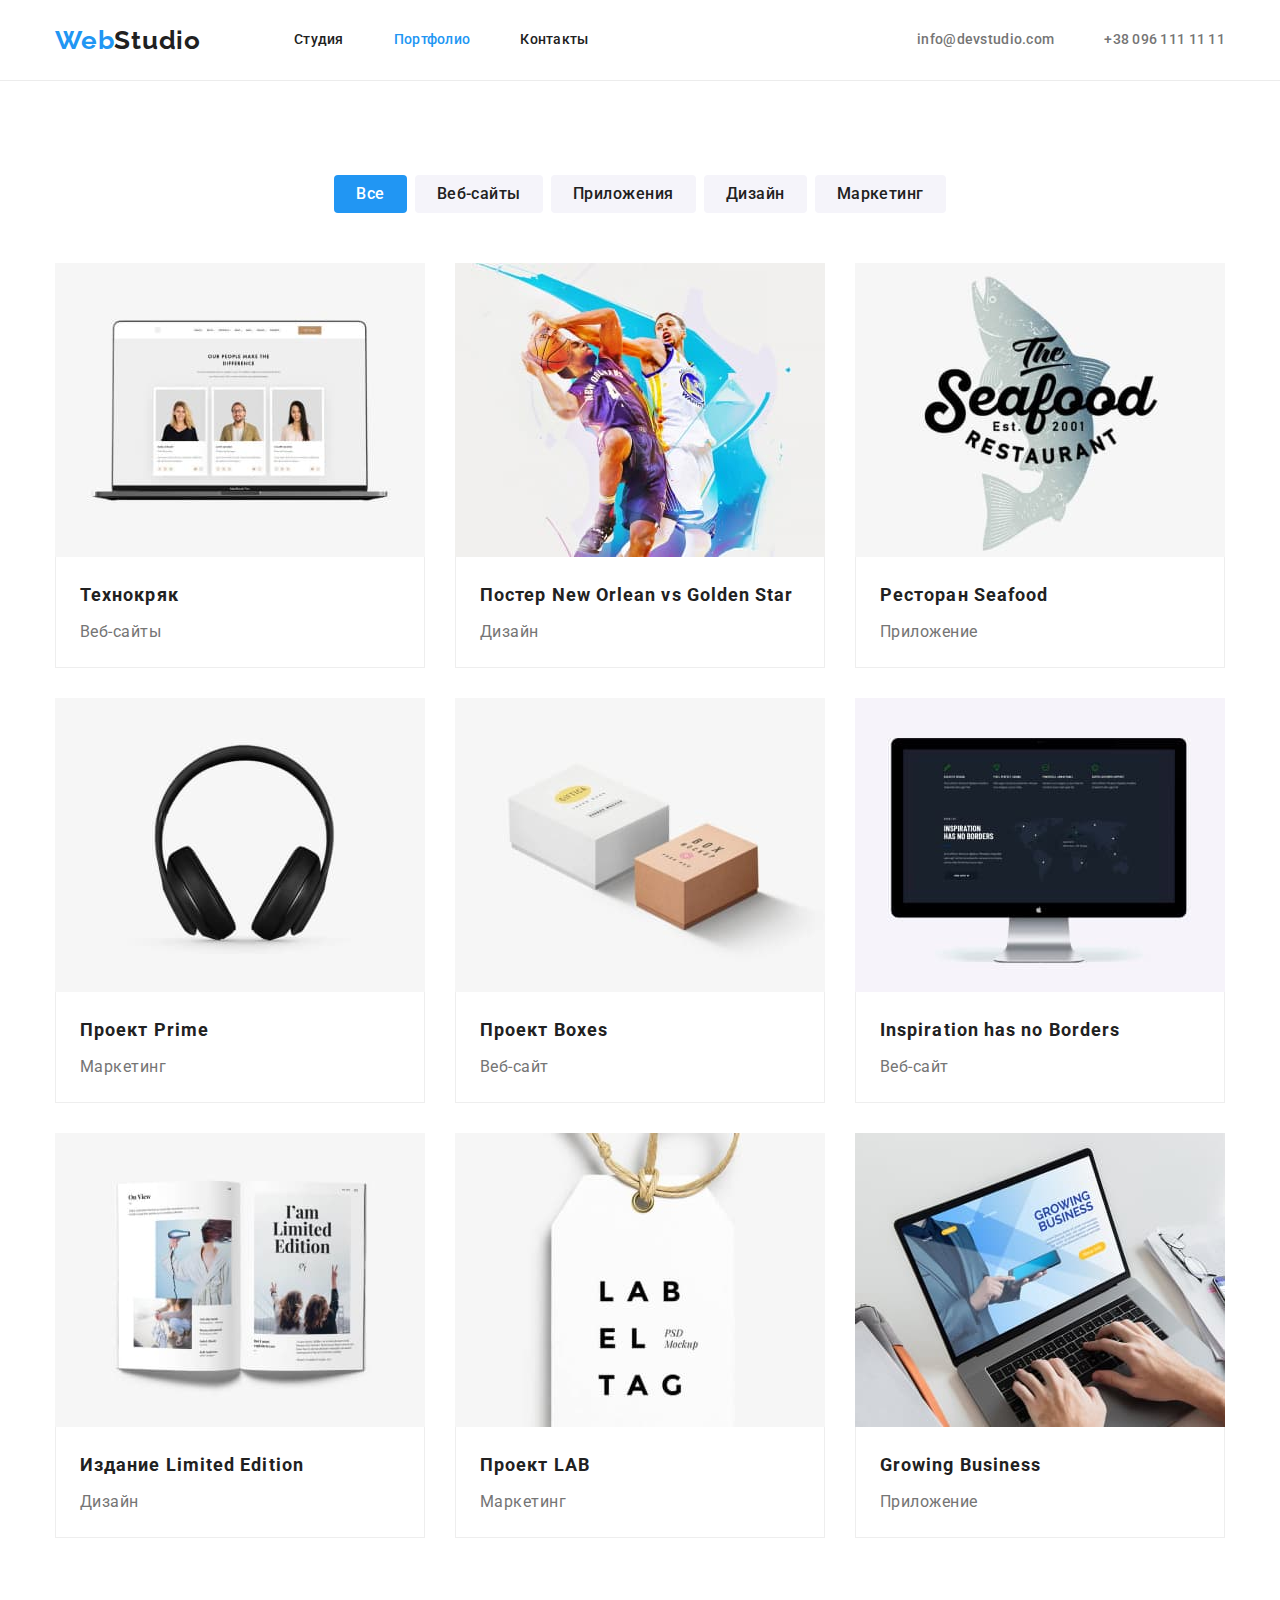
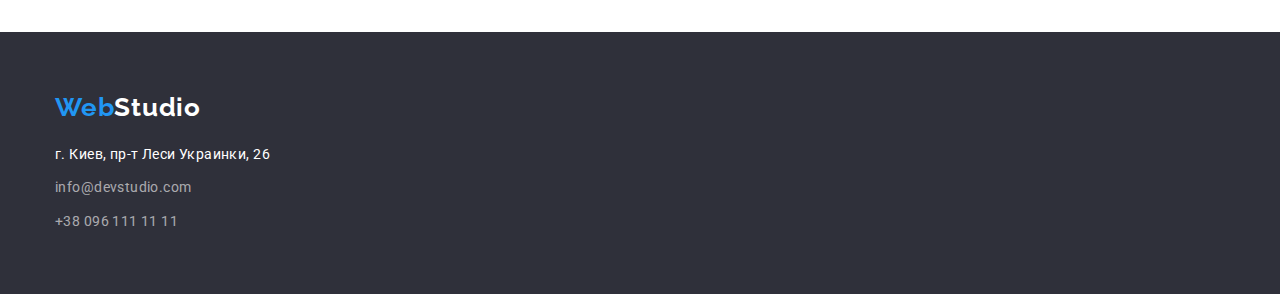
==== portfolio.html @ 98917774 "Start" ====
<!DOCTYPE html>
<html lang="ru">
  <head>
    <meta charset="UTF-8" />
    <meta http-equiv="X-UA-Compatible" content="IE=edge" />
    <meta name="viewport" content="width=device-width, initial-scale=1.0" />
    <title>Document</title>
    <link rel="preconnect" href="https://fonts.googleapis.com" />
    <link rel="preconnect" href="https://fonts.gstatic.com" crossorigin />
    <link
      href="https://fonts.googleapis.com/css2?family=Raleway:wght@700&family=Roboto:wght@400;500;700;900&display=swap"
      rel="stylesheet"
    />
    <link
      rel="stylesheet"
      href="https://cdn.jsdelivr.net/npm/modern-normalize@1.1.0/modern-normalize.min.css"
    />
    <link rel="stylesheet" href="./css/styles.css" />
  </head>
  <body>
    <!--Шапка сайта-->
    <header class="page-header">
      <div class="container page-header-container">
        <nav class="page-nav">
          <a href="./" class="logo" lang="en"
            >Web<span class="accent-logo">Studio</span></a
          >
          <ul class="site-nav list">
            <li class="menu-item">
              <a class="menu-link link" href="./">Студия</a>
            </li>
            <li class="menu-item">
              <a class="menu-link link current" href="./portfolio.html"
                >Портфолио</a
              >
            </li>
            <li class="menu-item">
              <a class="menu-link link" href="./">Контакты</a>
            </li>
          </ul>
        </nav>
        <ul class="list contact-details">
          <li class="mail-link">
            <a class="link mail-header" href="maito:info@devstudio.com"
              >info@devstudio.com</a
            >
          </li>
          <li>
            <a class="link phone-header" href="tel:+380961111111"
              >+38 096 111 11 11</a
            >
          </li>
        </ul>
      </div>
    </header>
    <main>
      <!-- Фильтр -->
      <section class="section projects">
        <div class="container projects-container">
          <h1 class="visually-hidden">Примеры наших проектов</h1>
          <ul class="filter list list-projects">
            <li class="projects-menu">
              <button type="button" class="button-filter current">Все</button>
            </li>
            <li class="projects-menu">
              <button type="button" class="button-filter">Веб-сайты</button>
            </li>
            <li class="projects-menu">
              <button type="button" class="button-filter">Приложения</button>
            </li>
            <li class="projects-menu">
              <button type="button" class="button-filter">Дизайн</button>
            </li>
            <li class="projects-menu">
              <button type="button" class="button-filter">Маркетинг</button>
            </li>
          </ul>
        </div>
        <!-- Пример проектов -->
        <div class="container container-sample-projects">
          <ul class="sample-projects list">
            <li class="projects-cart">
              <img
                src="./images/img7.jpg"
                alt="Технокряк"
                width="370"
                height="294"
              />
              <div class="projects-title-sites">
                <h2 class="title-projects">Технокряк</h2>
                <p class="all-sites">Веб-сайты</p>
              </div>
            </li>
            <li class="projects-cart">
              <img
                src="./images/img8.jpg"
                alt="Постер New Orlean vs Golden Star"
                width="370"
                height="294"
              />
              <div class="projects-title-sites">
                <h2 class="title-projects">Постер New Orlean vs Golden Star</h2>
                <p class="all-sites">Дизайн</p>
              </div>
            </li>
            <li class="projects-cart">
              <img
                src="./images/img9.jpg"
                alt="Ресторан Seafood"
                width="370"
                height="294"
              />
              <div class="projects-title-sites">
                <h2 class="title-projects">Ресторан Seafood</h2>
                <p class="all-sites">Приложение</p>
              </div>
            </li>
            <li class="projects-cart">
              <img
                src="./images/img10.jpg"
                alt="Проект Prime"
                width="370"
                height="294"
              />
              <div class="projects-title-sites">
                <h2 class="title-projects">Проект Prime</h2>
                <p class="all-sites">Маркетинг</p>
              </div>
            </li>
            <li class="projects-cart">
              <img
                src="./images/img11.jpg"
                alt="Проект Boxes"
                width="370"
                height="294"
              />
              <div class="projects-title-sites">
                <h2 class="title-projects">Проект Boxes</h2>
                <p class="all-sites">Веб-сайт</p>
              </div>
            </li>
            <li class="projects-cart">
              <img
                src="./images/img12.jpg"
                alt="Inspiration has no Borders"
                width="370"
                height="294"
              />
              <div class="projects-title-sites">
                <h2 class="title-projects">Inspiration has no Borders</h2>
                <p class="all-sites">Веб-сайт</p>
              </div>
            </li>
            <li class="projects-cart">
              <img
                src="./images/img13.jpg"
                alt="Издание Limited Edition"
                width="370"
                height="294"
              />
              <div class="projects-title-sites">
                <h2 class="title-projects">Издание Limited Edition</h2>
                <p class="all-sites">Дизайн</p>
              </div>
            </li>
            <li class="projects-cart">
              <img
                src="./images/img14.jpg"
                alt="Проект LAB"
                width="370"
                height="294"
              />
              <div class="projects-title-sites">
                <h2 class="title-projects">Проект LAB</h2>
                <p class="all-sites">Маркетинг</p>
              </div>
            </li>
            <li class="projects-cart">
              <img
                src="./images/img15.jpg"
                alt="Growing Business"
                width="370"
                height="294"
              />
              <div class="projects-title-sites">
                <h2 class="title-projects">Growing Business</h2>
                <p class="all-sites">Приложение</p>
              </div>
            </li>
          </ul>
        </div>
      </section>
    </main>
    <!--Подвал страницы-->
    <footer class="footer">
      <div class="container">
        <a class="logo logo-footer" href="./" lang="en"
          >Web<span class="footer-logo">Studio</span></a
        >
        <address>
          <ul class="list footer-list">
            <li class="address-footer">г. Киев, пр-т Леси Украинки, 26</li>
            <li class="footer-mail">
              <a class="link contact-footer" href="maito:info@devstudio.com"
                >info@devstudio.com</a
              >
            </li>
            <li class="footer-tel">
              <a class="link contact-footer" href="tel:+380961111111"
                >+38 096 111 11 11</a
              >
            </li>
          </ul>
        </address>
      </div>
    </footer>
  </body>
</html>
---- css/styles.css ----
:root {
  --title-text-color: #212121;
  --primary-text-color: #757575;
  --accent-color: #2196f3;
  --primary-white-color: #ffffff;
  --second-background-color: #f5f4fa;
  --hero-footer-color: #2f303a;
  --button-primary-focus: #188ce8
}

body {
  background-color: var(--primary-white-color);
  color: var(--title-text-color);
  font: optional; 14px;

  font-family: Roboto, sans-serif;
  letter-spacing: 0.03em;
}

h1, h2,
h3, h4, p {
  margin-top: 0;
  margin-bottom: 0;
}

ul {
  margin-top: 0;
  margin-bottom: 0;
  padding-left: 0;
}

img {
  display: block;
}

.list {
  list-style: none;
}

.link {
  text-decoration: none;
}

.container {
  width: 1200px;
  margin-left: auto;
  margin-right: auto;
  padding-left: 15px;
  padding-right: 15px;
}

.section {
  padding-top: 94px;
  padding-bottom: 94px;
}

/* logo */

.logo {
  text-decoration: none;
  font-family: Raleway, sans-serif;
  font-weight: 700;
  font-size: 26px;
  line-height: 1.19;
  letter-spacing: 0.03em;
  color: var(--accent-color);
  margin-right: 93px;
}

.accent-logo {
  color: var(--title-text-color);
}

.footer-logo {
  color: var(--primary-white-color);
}

/* site-nav */

.page-header {
  border-bottom: 1px solid #ECECEC;
}

.page-header-container {
display: flex;
align-items: center;
}

.page-nav {
  display: flex;
  align-items: center;
}

.site-nav {
  display: flex;
  align-items: center;
}

.site-nav .link {
  color: var(--title-text-color);
  font-weight: 500;
  font-size: 14px;
  line-height: 1.14;
  letter-spacing: 0.02em;
}
.site-nav .link:hover,
.site-nav .link:focus {
  color: var(--accent-color);
}
.site-nav .link.current {
  color: var(--accent-color);
}

.menu-link {
padding-top: 32px;
padding-bottom: 32px;
padding-left: 0;
padding-right: 0;
display: block;
}

.menu-item:not(:last-child){
  margin-right: 50px;
}

.contact-details {
  display: flex;
  align-items: center;
  margin-left: auto;
}

.contact-details .link {
  color: var(--primary-text-color);
  font-weight: 500;
  font-size: 14px;
  line-height: 1.14;
  letter-spacing: 0.02em;
}

.contact-details .link:hover,
.contact-details .link:focus {
  color: var(--accent-color);
}

.mail-link {
  margin-right: 50px;
}

.mail-header {
margin-left: auto;
padding-top: 24px;
padding-bottom: 25px;
padding-left: 0;
padding-right: 0;
display: block;
}

.phone-header {
padding-top: 24px;
padding-bottom: 25px;
padding-left: 0;
padding-right: 0;
display: block;
}

/* hero */

.hero {
  background-color: var(--hero-footer-color);
  max-width: 1600px;
  padding: 200px 0;
  margin: 0 auto;
}

.button.primary {
  color: var(--primary-white-color);
  background-color: var(--accent-color);
  font-weight: 700;
  font-size: 16px;
  line-height: 1.87;
  letter-spacing: 0.06em;
  cursor: pointer;
  border: 0;
  border-radius: 4px;
  padding: 12px 32px;
  display: block;
  margin: 0 auto;
}

.button.primary:focus,
.button.primary:hover {
  background-color:var(--button-primary-focus);
  color:var(--primary-white-color);
}

.hero-title {
  color: var(--primary-white-color);
  font-weight: 900;
  max-width: 696px;
  margin: 0 auto;
  margin-bottom: 30px;
  font-size: 44px;
  line-height: 1.36;
  text-align: center;
  letter-spacing: 0.06em;
}

/* advantage */

.advantage-section {
  padding-top: 94px;
}

.visually-hidden {
  position: absolute;
  width: 1px;
  height: 1px;
  padding: 0;
  margin: -1px;
  overflow: hidden;
  clip: rect(0, 0, 0, 0);
  white-space: nowrap;
  border: 0;
}

.list-advantage {
  display: flex;
  gap: 30px;
}

.advantage-title {
  color: var(--title-text-color);
  font-weight: 700;
  font-size: 14px;
  line-height: 1.14;
  letter-spacing: 0.03em;
  margin-bottom: 10px;
}
.plain-text {
  color: var(--primary-text-color);
  font-weight: 400;
  font-size: 14px;
  line-height: 1.71;
  letter-spacing: 0.03em;
}

.profession {
  font-weight: 400;
font-size: 16px;
line-height: 1.18;
letter-spacing: 0.03em;
color:var(--primary-text-color);
}

.all-sites {
  font-weight: 400;
font-size: 16px;
line-height: 1.87;
letter-spacing: 0.03em;
color:var(--primary-text-color);
margin-top: 4px;
}

/* work-examples */

.card-examples {
  flex-basis: calc((100% - 60px) / 3);
}

.work-examples {
  color: var(--title-text-color);
  font-weight: 700;
  font-size: 36px;
  line-height: 1.16;
  text-align: center;
  letter-spacing: 0.03em;
  margin-bottom: 50px;
}

.list-work-examples {
  display: flex;
  gap: 30px;
}

/* our team */

.section-team {
  background-color: var(--second-background-color);
}

.card-team {
  flex-basis: calc((100% - 90px) / 4);
  border-radius: 0px 0px 4px 4px;
  background-color: var(--primary-white-color);
  box-shadow: 0px 1px 3px rgba(0, 0, 0, 0.12), 
  0px 1px 1px rgba(0, 0, 0, 0.14), 
  0px 2px 1px rgba(0, 0, 0, 0.2);
}

.list-team {
  display: flex;
  flex-wrap: wrap;
  gap: 30px;
}

.team {
  color: var(--title-text-color);
  font-weight: 700;
  font-size: 36px;
  line-height: 1.16;
  text-align: center;
  letter-spacing: 0.03em;
  margin-bottom: 50px;
}

.team-title {
  color: var(--title-text-color);
  font-weight: 500;
  font-size: 16px;
  line-height: 1.18;
  letter-spacing: 0.03em;
  text-align: center;
}

.team-profession-title {
  padding-top: 30px;
  padding-bottom: 30px;
}

.profession {
  text-align: center;
  margin-top: 10px;
}

/* footer */

.footer {
  padding: 60px 0;
  background-color: var(--hero-footer-color);
}

.logo-footer {
  display: block;
  margin-bottom: 20px;
  width: 145px;
}

.address-footer {
  color: var(--primary-white-color);
  font-style: normal;
  font-weight: 400;
  font-size: 14px;
  line-height: 1.71;
  letter-spacing: 0.03em;
}

.contact-footer {
  font-style: normal;
  font-weight: 400;
  font-size: 14px;
  line-height: 1.71;
  letter-spacing: 0.03em;
  color: rgba(255, 255, 255, 0.6);
}

.footer-mail {
  margin-top: 10px;
}

.footer-tel {
  margin-top: 10px;
}

/* portfolio.html */

/* filter */

.projects-container {
  display: flex;
  align-items: center;
 margin-bottom: 50px;
}

.list-projects {
  display: flex;
  align-items: center;
  margin-left: auto;
  margin-right: auto;
}

.projects-menu:not(:last-child){
  margin-right: 8px;
}

.button-filter {
  background: var(--second-background-color);
  border-radius: 4px;
  font-weight: 500;
  font-size: 16px;
  line-height: 1.62;
  padding: 6px 22px;
  letter-spacing: 0.03em;
  color: var(--title-text-color);
  cursor: pointer;
  border: 0;
}

.button-filter.current,
.button-filter:hover,
.button-filter:focus {
  background-color: var(--accent-color);
  color: var(--primary-white-color);
}

/* sample projects */

.sample-projects {
  display: flex;
  flex-wrap: wrap;
  gap: 30px;
}

.title-projects {
  font-weight: 700;
  font-size: 18px;
  line-height: 2;
  letter-spacing: 0.06em;
  color: var(--title-text-color);
}

.projects-cart {
flex-basis: calc((100% - 60px) / 3);
}

.projects-title-sites {
border: 1px solid #EEEEEE;
padding: 20px 24px;
border-top: none;
background-color: var(--primary-white-color);
}
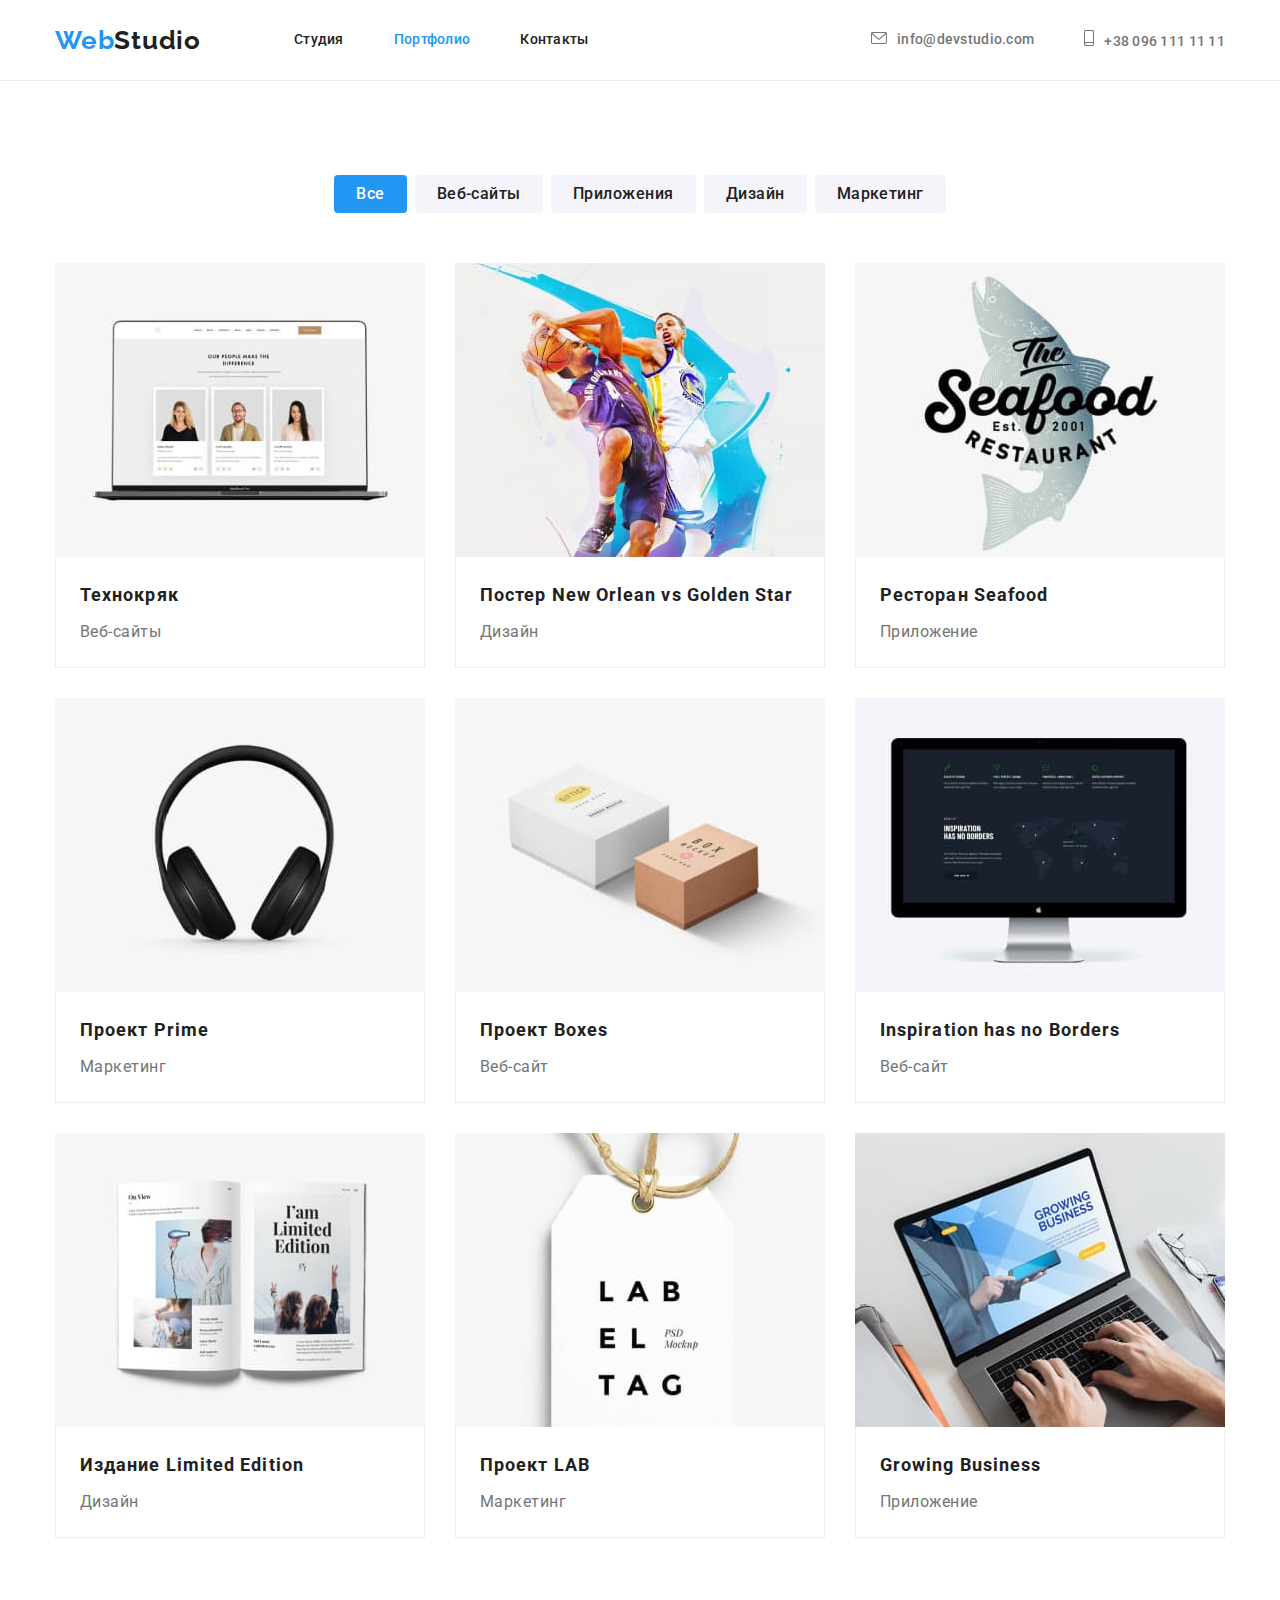
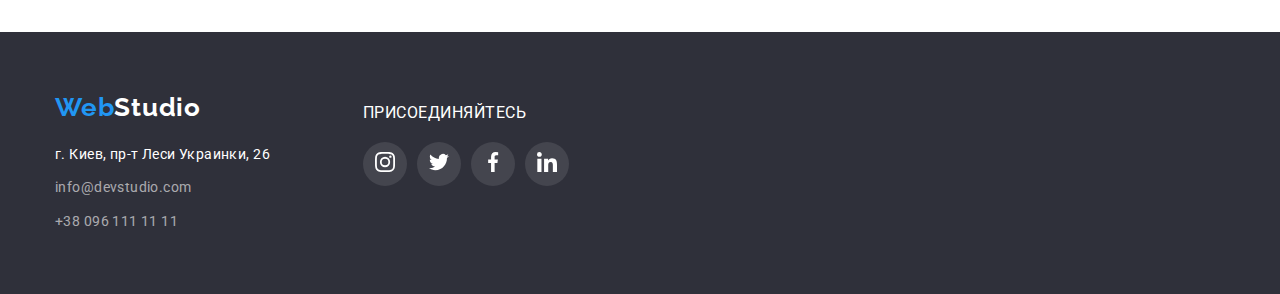
==== commit 88bf2f2b: "intermediate stage" ====
--- a/portfolio.html
+++ b/portfolio.html
@@ -42,11 +42,15 @@
         <ul class="list contact-details">
           <li class="mail-link">
             <a class="link mail-header" href="maito:info@devstudio.com"
+              ><svg class="icon-mail" width="16px" height="12px">
+                <use href="./images/symbol-defs.svg#icon-mail"></use></svg
               >info@devstudio.com</a
             >
           </li>
           <li>
             <a class="link phone-header" href="tel:+380961111111"
+              ><svg class="icon-phone" width="10px" height="16px">
+                <use href="./images/symbol-defs.svg#icon-smartphone"></use></svg
               >+38 096 111 11 11</a
             >
           </li>
@@ -193,25 +197,68 @@
     </main>
     <!--Подвал страницы-->
     <footer class="footer">
-      <div class="container">
-        <a class="logo logo-footer" href="./" lang="en"
-          >Web<span class="footer-logo">Studio</span></a
-        >
-        <address>
-          <ul class="list footer-list">
-            <li class="address-footer">г. Киев, пр-т Леси Украинки, 26</li>
-            <li class="footer-mail">
-              <a class="link contact-footer" href="maito:info@devstudio.com"
-                >info@devstudio.com</a
-              >
-            </li>
-            <li class="footer-tel">
-              <a class="link contact-footer" href="tel:+380961111111"
-                >+38 096 111 11 11</a
-              >
-            </li>
-          </ul>
-        </address>
+      <div class="container footer-container">
+        <div class="container-logo-footer">
+          <a class="logo logo-footer" href="./" lang="en"
+            >Web<span class="footer-logo">Studio</span></a
+          >
+          <address>
+            <ul class="list footer-list">
+              <li class="address-footer">г. Киев, пр-т Леси Украинки, 26</li>
+              <li class="footer-mail">
+                <a class="link contact-footer" href="maito:info@devstudio.com"
+                  >info@devstudio.com</a
+                >
+              </li>
+              <li class="footer-tel">
+                <a class="link contact-footer" href="tel:+380961111111"
+                  >+38 096 111 11 11</a
+                >
+              </li>
+            </ul>
+          </address>
+        </div>
+        <div class="footer-social-ltem">
+          <p class="text-footer">ПРИСОЕДИНЯЙТЕСЬ</p>
+          <ul class="footer-social-networks list">
+            <li class="footer-social-networks-ltem">
+              <a class="link-social-footer" href="#">
+                <svg class="icon-social-footer" width="20px" height="20px">
+                  <use
+                    href="./images/symbol-defs.svg#icon-instagram-footer"
+                  ></use>
+                </svg>
+              </a>
+            </li>
+            <li class="footer-social-networks-ltem">
+              <a class="link-social-footer" href="#">
+                <svg class="icon-social-footer" width="20px" height="20px">
+                  <use
+                    href="./images/symbol-defs.svg#icon-twitter-footer"
+                  ></use>
+                </svg>
+              </a>
+            </li>
+            <li class="footer-social-networks-ltem">
+              <a class="link-social-footer" href="#">
+                <svg class="icon-social-footer" width="20px" height="20px">
+                  <use
+                    href="./images/symbol-defs.svg#icon-facebook-footer"
+                  ></use>
+                </svg>
+              </a>
+            </li>
+            <li class="footer-social-networks-ltem">
+              <a class="link-social-footer" href="#">
+                <svg class="icon-social-footer" width="20px" height="20px">
+                  <use
+                    href="./images/symbol-defs.svg#icon-linkedin-footer"
+                  ></use>
+                </svg>
+              </a>
+            </li>
+          </ul>
+        </div>
       </div>
     </footer>
   </body>
--- a/css/styles.css
+++ b/css/styles.css
@@ -5,7 +5,8 @@
   --primary-white-color: #ffffff;
   --second-background-color: #f5f4fa;
   --hero-footer-color: #2f303a;
-  --button-primary-focus: #188ce8
+  --button-primary-focus: #188ce8;
+  --icon-color: #AFB1B8;
 }
 
 body {
@@ -137,13 +138,37 @@
   letter-spacing: 0.02em;
 }
 
-.contact-details .link:hover,
-.contact-details .link:focus {
+.mail-header:hover,
+.mail-header:focus {
   color: var(--accent-color);
 }
 
 .mail-link {
   margin-right: 50px;
+}
+
+.icon-mail {
+  fill:var(--primary-text-color);
+  margin-right: 10px;
+}
+.link .icon-mail:hover,
+.link .icon-mail:focus {
+  fill: var(--accent-color);
+}
+
+.icon-phone {
+  fill:var(--primary-text-color);
+  margin-right: 10px;
+}
+
+.icon-phone:hover,
+.icon-phone:focus {
+  fill:var(--accent-color)
+}
+
+.phone-header:hover,
+.phone-header:focus {
+  color: var(--accent-color);
 }
 
 .mail-header {
@@ -168,8 +193,17 @@
 .hero {
   background-color: var(--hero-footer-color);
   max-width: 1600px;
+  height: 600px;
   padding: 200px 0;
   margin: 0 auto;
+  background: #C4C4C4;;
+  background-image: linear-gradient(
+    to right,
+    rgba(47, 48, 58, 0.4),
+    rgba(47, 48, 58, 0.4)
+    ),
+     url(../images/hero.jpg);
+background-size: contain;
 }
 
 .button.primary {
@@ -207,6 +241,13 @@
 
 /* advantage */
 
+.icon-advantage {
+  display: flex;
+  margin: auto;
+  margin-top: 25px;
+  margin-bottom: 25px;
+}
+
 .advantage-section {
   padding-top: 94px;
 }
@@ -223,6 +264,20 @@
   border: 0;
 }
 
+.icon-list-advantage {
+  display: flex;
+  gap: 30px;
+
+}
+
+.advantage-description {
+  width: 270px;
+  height: 120px;
+ background: #F5F4FA;
+border-radius: 4px;
+margin-bottom: 30px;
+}
+
 .list-advantage {
   display: flex;
   gap: 30px;
@@ -332,6 +387,82 @@
   margin-top: 10px;
 }
 
+.list-social-networks {
+  display: flex;
+  align-items: center;
+  gap: 10px;
+  margin-left: 32px;
+  margin-right: 32px;
+  margin-top: 0;
+  margin-bottom: 30px;
+}
+
+.social-networks-ltem {
+  display: flex;
+  align-items: center;
+  width: 44px;
+  height: 44px;
+  border-radius: 50% 50%;
+  color: var(--primary-white-color);
+}
+
+.social-networks-ltem:hover,
+.social-networks-ltem:focus {
+  background-color:var(--accent-color);
+}
+
+.icon-social:hover,
+.icon-social:focus {
+  fill:var(--primary-white-color);
+}
+
+.link-social-network {
+  margin-left: auto;
+  margin-right: auto;
+}
+
+.icon-social {
+  fill: var(--icon-color);
+}
+
+/* regular customers */
+
+.regular-clients {
+  color: var(--title-text-color);
+  font-weight: 700;
+  font-size: 36px;
+  line-height: 1.16;
+  text-align: center;
+  letter-spacing: 0.03em;
+  margin-bottom: 50px;
+}
+.regular-customers-list {
+  display: flex;
+    flex-wrap: wrap;
+    gap: 30px;
+}
+
+.icon-customer {
+  display: flex;
+  margin: auto;
+  margin-top: 16px;
+  margin-bottom: 16px;
+   fill: var(--icon-color);
+}
+
+.regular-client-list {
+  width: 170px;
+height: 92px;
+border: 1px solid var(--icon-color);
+border-radius: 4px; 
+background-color:var(--primary-white-color);
+}
+
+.icon-customer:hover,
+.icon-customer:focus {
+  fill: var(--accent-color);
+}
+
 /* footer */
 
 .footer {
@@ -369,6 +500,53 @@
 
 .footer-tel {
   margin-top: 10px;
+}
+
+.text-footer {
+ font-weight: 400;
+font-size: 16px;
+line-height: 1.18;
+letter-spacing: 0.03em;
+color:var(--primary-white-color);
+margin-bottom: 20px;
+}
+
+
+.footer-social-networks {
+  display: flex;
+  gap: 10px;
+}
+
+.footer-social-networks-ltem {
+display: flex;
+align-items: center;
+width: 44px;
+height: 44px;
+border-radius: 50% 50%;
+background-color: rgba(255, 255, 255, 0.1);;
+}
+
+.footer-social-networks-ltem:hover,
+.footer-social-networks-ltem:focus {
+background-color: var(--accent-color);
+}
+
+.footer-social-ltem {
+  margin-top: 12px;
+}
+
+.icon-social-footer {
+  fill: var(--primary-white-color);
+}
+
+.link-social-footer {
+margin-left: auto;
+margin-right: auto;
+}
+
+.footer-container {
+  display: flex;
+  gap: 70Px;
 }
 
 /* portfolio.html */
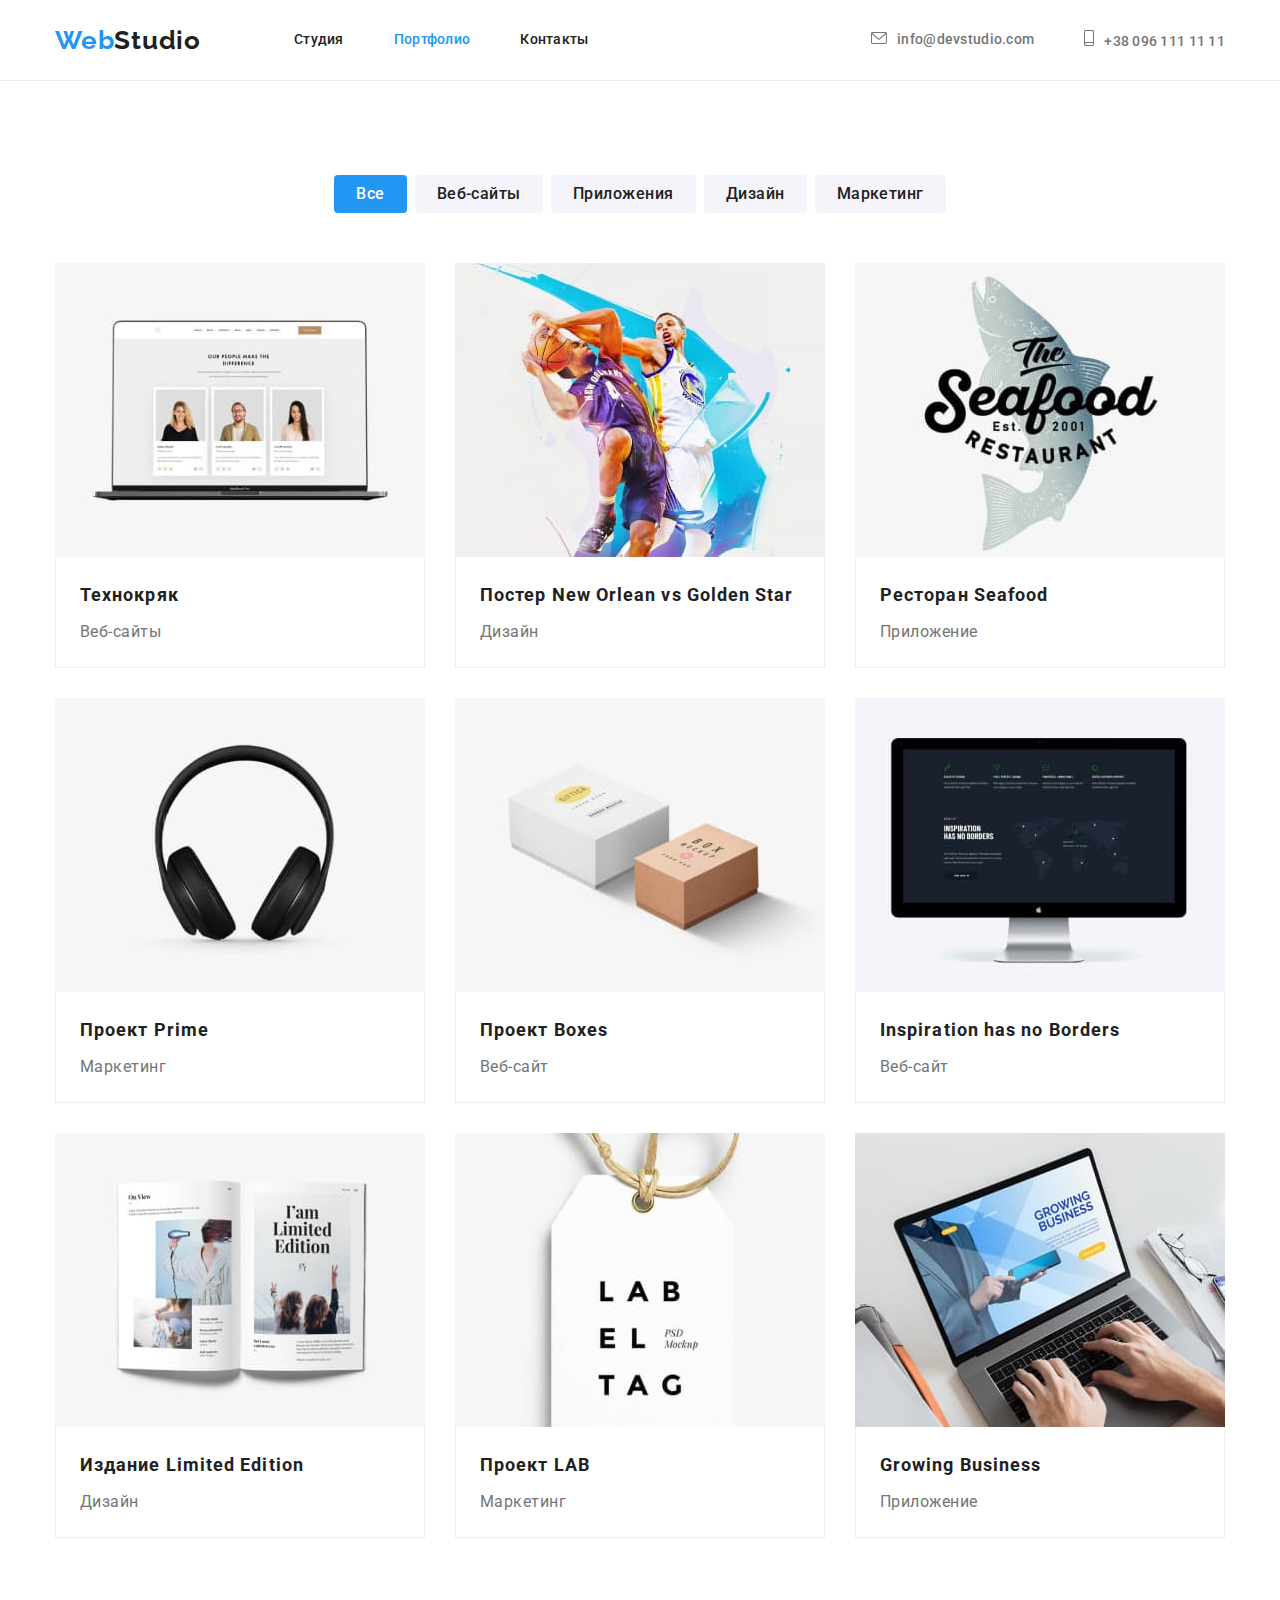
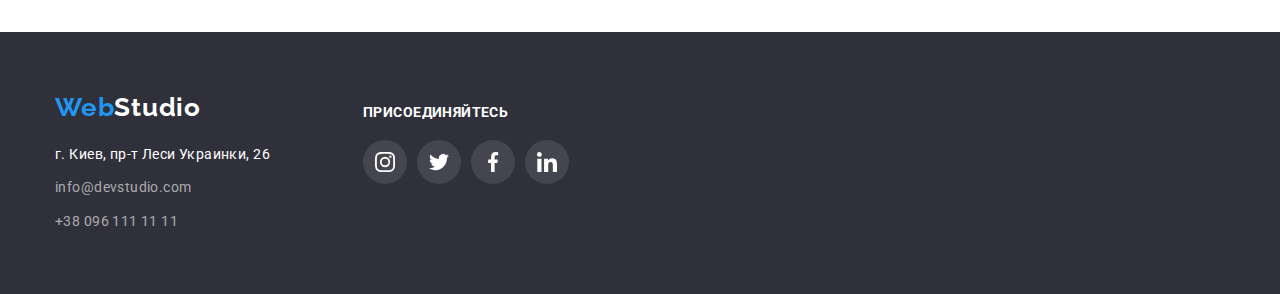
==== commit 85e238c9: "corrected mentor's remarks (2)" ====
--- a/portfolio.html
+++ b/portfolio.html
@@ -42,14 +42,14 @@
         <ul class="list contact-details">
           <li class="mail-link">
             <a class="link mail-header" href="maito:info@devstudio.com"
-              ><svg class="icon-mail" width="16px" height="12px">
+              ><svg class="icon-mail" width="16" height="12">
                 <use href="./images/symbol-defs.svg#icon-mail"></use></svg
               >info@devstudio.com</a
             >
           </li>
           <li>
             <a class="link phone-header" href="tel:+380961111111"
-              ><svg class="icon-phone" width="10px" height="16px">
+              ><svg class="icon-phone" width="10" height="16">
                 <use href="./images/symbol-defs.svg#icon-smartphone"></use></svg
               >+38 096 111 11 11</a
             >
@@ -223,7 +223,7 @@
           <ul class="footer-social-networks list">
             <li class="footer-social-networks-ltem">
               <a class="link-social-footer" href="#">
-                <svg class="icon-social-footer" width="20px" height="20px">
+                <svg class="icon-social-footer" width="20" height="20">
                   <use
                     href="./images/symbol-defs.svg#icon-instagram-footer"
                   ></use>
@@ -232,7 +232,7 @@
             </li>
             <li class="footer-social-networks-ltem">
               <a class="link-social-footer" href="#">
-                <svg class="icon-social-footer" width="20px" height="20px">
+                <svg class="icon-social-footer" width="20" height="20">
                   <use
                     href="./images/symbol-defs.svg#icon-twitter-footer"
                   ></use>
@@ -241,7 +241,7 @@
             </li>
             <li class="footer-social-networks-ltem">
               <a class="link-social-footer" href="#">
-                <svg class="icon-social-footer" width="20px" height="20px">
+                <svg class="icon-social-footer" width="20" height="20">
                   <use
                     href="./images/symbol-defs.svg#icon-facebook-footer"
                   ></use>
@@ -250,7 +250,7 @@
             </li>
             <li class="footer-social-networks-ltem">
               <a class="link-social-footer" href="#">
-                <svg class="icon-social-footer" width="20px" height="20px">
+                <svg class="icon-social-footer" width="20" height="20">
                   <use
                     href="./images/symbol-defs.svg#icon-linkedin-footer"
                   ></use>
--- a/css/styles.css
+++ b/css/styles.css
@@ -138,9 +138,12 @@
   letter-spacing: 0.02em;
 }
 
+.mail-header:hover svg,
+.mail-header:hover svg,
 .mail-header:hover,
 .mail-header:focus {
   color: var(--accent-color);
+  fill: var(--accent-color);
 }
 
 .mail-link {
@@ -151,24 +154,18 @@
   fill:var(--primary-text-color);
   margin-right: 10px;
 }
-.link .icon-mail:hover,
-.link .icon-mail:focus {
-  fill: var(--accent-color);
-}
 
 .icon-phone {
   fill:var(--primary-text-color);
   margin-right: 10px;
 }
 
-.icon-phone:hover,
-.icon-phone:focus {
-  fill:var(--accent-color)
-}
-
+.phone-header:hover svg,
+.phone-header:focus svg,
 .phone-header:hover,
 .phone-header:focus {
   color: var(--accent-color);
+  fill: var(--accent-color);
 }
 
 .mail-header {
@@ -264,13 +261,15 @@
   border: 0;
 }
 
-.icon-list-advantage {
+/*.icon-list-advantage {
   display: flex;
   gap: 30px;
-
-}
+}*/
 
 .advantage-description {
+  display: flex;
+  align-items: center;
+  justify-content: ;
   width: 270px;
   height: 120px;
  background: #F5F4FA;
@@ -304,6 +303,9 @@
 font-size: 16px;
 line-height: 1.18;
 letter-spacing: 0.03em;
+text-align: center;
+margin-top: 10px;
+margin-bottom: 16px;
 color:var(--primary-text-color);
 }
 
@@ -382,11 +384,6 @@
   padding-bottom: 30px;
 }
 
-.profession {
-  text-align: center;
-  margin-top: 10px;
-}
-
 .list-social-networks {
   display: flex;
   align-items: center;
@@ -394,7 +391,6 @@
   margin-left: 32px;
   margin-right: 32px;
   margin-top: 0;
-  margin-bottom: 30px;
 }
 
 .social-networks-ltem {
@@ -406,14 +402,12 @@
   color: var(--primary-white-color);
 }
 
+.social-networks-ltem:hover svg,
+.social-networks-ltem:focus svg,
 .social-networks-ltem:hover,
 .social-networks-ltem:focus {
   background-color:var(--accent-color);
-}
-
-.icon-social:hover,
-.icon-social:focus {
-  fill:var(--primary-white-color);
+  fill: var(--primary-white-color);
 }
 
 .link-social-network {
@@ -443,10 +437,6 @@
 }
 
 .icon-customer {
-  display: flex;
-  margin: auto;
-  margin-top: 16px;
-  margin-bottom: 16px;
    fill: var(--icon-color);
 }
 
@@ -458,8 +448,19 @@
 background-color:var(--primary-white-color);
 }
 
-.icon-customer:hover,
-.icon-customer:focus {
+.link-client {
+  display: flex;
+  width: inherit;
+  height: inherit;
+  justify-content: center;
+  align-items: center;
+}
+
+.link-client:hover svg,
+.link-client:focus svg,
+.link-client:hover,
+.link-client:focus {
+  color: var(--accent-color);
   fill: var(--accent-color);
 }
 
@@ -503,8 +504,8 @@
 }
 
 .text-footer {
- font-weight: 400;
-font-size: 16px;
+ font-weight: 700;
+font-size: 14px;
 line-height: 1.18;
 letter-spacing: 0.03em;
 color:var(--primary-white-color);
@@ -540,8 +541,11 @@
 }
 
 .link-social-footer {
-margin-left: auto;
-margin-right: auto;
+display: flex;
+width: inherit;
+height: inherit;
+align-items: center;
+justify-content: center;
 }
 
 .footer-container {
@@ -610,6 +614,11 @@
 flex-basis: calc((100% - 60px) / 3);
 }
 
+.projects-cart:hover,
+.projects-cart:focus {
+  filter: drop-shadow(0px 4px 4px rgba(0, 0, 0, 0.25));
+}
+
 .projects-title-sites {
 border: 1px solid #EEEEEE;
 padding: 20px 24px;
